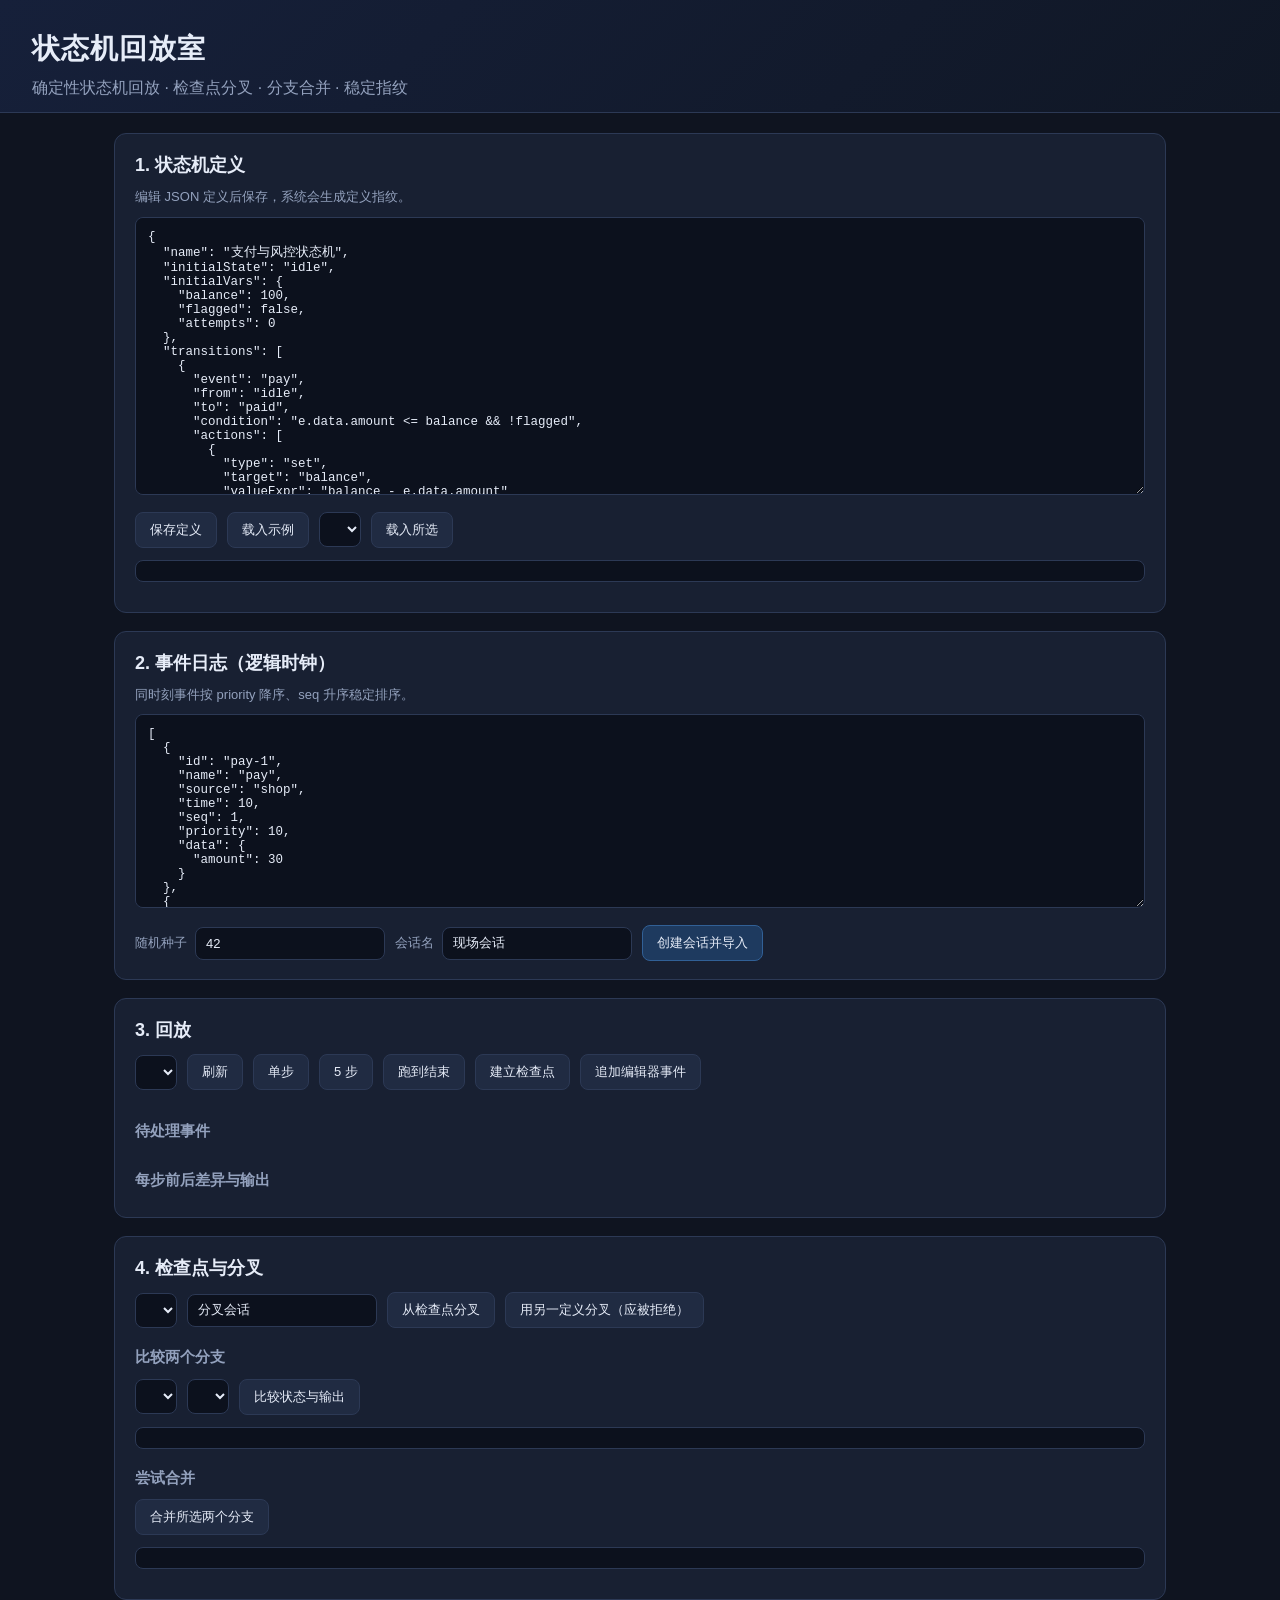
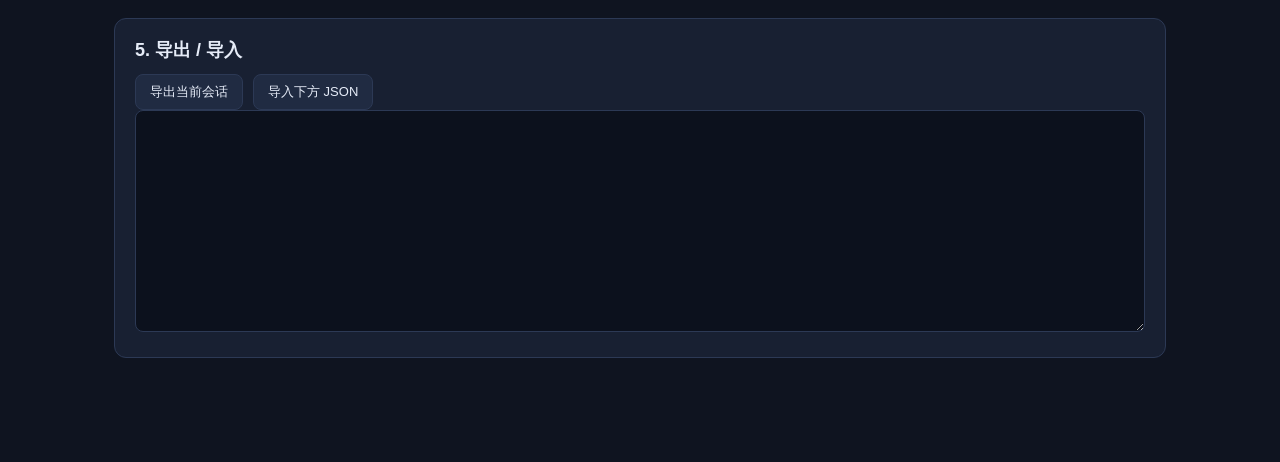
==== src/main/resources/web/index.html @ 0a81a9c1 "pwgsb 1140 run A: product snapshot (session 01a0c56d-e5fd-7452-9e81-723e843c2f42)" ====
<!DOCTYPE html>
<html lang="zh-CN">
<head>
  <meta charset="utf-8">
  <meta name="viewport" content="width=device-width, initial-scale=1">
  <title>状态机回放室</title>
  <link rel="stylesheet" href="app.css">
</head>
<body>
  <header>
    <h1>状态机回放室</h1>
    <p class="subtitle">确定性状态机回放 · 检查点分叉 · 分支合并 · 稳定指纹</p>
  </header>

  <main>
    <section class="panel" id="definition-panel">
      <h2>1. 状态机定义</h2>
      <p class="hint">编辑 JSON 定义后保存，系统会生成定义指纹。</p>
      <textarea id="definition-editor" rows="18" spellcheck="false"></textarea>
      <div class="row">
        <button id="save-definition">保存定义</button>
        <button id="load-sample">载入示例</button>
        <select id="definition-select"></select>
        <button id="load-definition">载入所选</button>
      </div>
      <pre id="definition-fingerprint" class="fingerprint"></pre>
    </section>

    <section class="panel" id="event-panel">
      <h2>2. 事件日志（逻辑时钟）</h2>
      <p class="hint">同时刻事件按 priority 降序、seq 升序稳定排序。</p>
      <textarea id="event-editor" rows="12" spellcheck="false"></textarea>
      <div class="row">
        <label>随机种子 <input id="seed" type="number" value="42"></label>
        <label>会话名 <input id="session-name" value="现场会话"></label>
        <button id="create-session" class="primary">创建会话并导入</button>
      </div>
    </section>

    <section class="panel" id="replay-panel">
      <h2>3. 回放</h2>
      <div class="row wrap">
        <select id="session-select"></select>
        <button id="refresh-session">刷新</button>
        <button id="step">单步</button>
        <button id="step5">5 步</button>
        <button id="run-end">跑到结束</button>
        <button id="checkpoint">建立检查点</button>
        <button id="append-events">追加编辑器事件</button>
      </div>
      <div id="session-meta" class="meta"></div>
      <h3>待处理事件</h3>
      <div id="pending-list" class="list"></div>
      <h3>每步前后差异与输出</h3>
      <div id="trace-list" class="trace"></div>
    </section>

    <section class="panel" id="branch-panel">
      <h2>4. 检查点与分叉</h2>
      <div class="row wrap">
        <select id="checkpoint-select"></select>
        <input id="branch-name" value="分叉会话">
        <button id="fork">从检查点分叉</button>
        <button id="fork-new-def">用另一定义分叉（应被拒绝）</button>
      </div>
      <h3>比较两个分支</h3>
      <div class="row wrap">
        <select id="compare-a"></select>
        <select id="compare-b"></select>
        <button id="compare">比较状态与输出</button>
      </div>
      <pre id="compare-result" class="result"></pre>
      <h3>尝试合并</h3>
      <div class="row">
        <button id="merge">合并所选两个分支</button>
      </div>
      <pre id="merge-result" class="result"></pre>
    </section>

    <section class="panel" id="io-panel">
      <h2>5. 导出 / 导入</h2>
      <div class="row">
        <button id="export-session">导出当前会话</button>
        <button id="import-session">导入下方 JSON</button>
      </div>
      <textarea id="io-editor" rows="14" spellcheck="false"></textarea>
    </section>
  </main>

  <script src="app.js"></script>
</body>
</html>
---- src/main/resources/web/app.css ----
:root {
  --bg: #0f1420;
  --panel: #182032;
  --panel-2: #202b42;
  --text: #e6ecf8;
  --muted: #93a1bd;
  --accent: #5eb1ff;
  --accent-2: #6fe3b0;
  --danger: #ff7a7a;
  --warn: #ffce6b;
  --border: #2c3955;
}

* { box-sizing: border-box; }

body {
  margin: 0;
  font-family: -apple-system, BlinkMacSystemFont, "Segoe UI", "PingFang SC",
    "Hiragino Sans GB", "Microsoft YaHei", sans-serif;
  background: var(--bg);
  color: var(--text);
  line-height: 1.5;
}

header {
  padding: 28px 32px 12px;
  border-bottom: 1px solid var(--border);
  background: linear-gradient(135deg, #16203a, #101725);
}

h1 { margin: 0; font-size: 28px; letter-spacing: 1px; }
h2 { margin: 0 0 8px; font-size: 18px; }
h3 { margin: 18px 0 8px; font-size: 15px; color: var(--muted); }

.subtitle { margin: 6px 0 0; color: var(--muted); }

main {
  max-width: 1100px;
  margin: 0 auto;
  padding: 20px 24px 60px;
  display: grid;
  gap: 18px;
}

.panel {
  background: var(--panel);
  border: 1px solid var(--border);
  border-radius: 12px;
  padding: 18px 20px;
}

.hint { color: var(--muted); font-size: 13px; margin: 0 0 10px; }

textarea {
  width: 100%;
  background: #0c111d;
  color: var(--text);
  border: 1px solid var(--border);
  border-radius: 8px;
  padding: 12px;
  font-family: ui-monospace, SFMono-Regular, Menlo, Consolas, monospace;
  font-size: 12.5px;
  resize: vertical;
}

.row { display: flex; gap: 10px; align-items: center; margin-top: 10px; flex-wrap: wrap; }
.wrap { flex-wrap: wrap; }

button {
  background: var(--panel-2);
  color: var(--text);
  border: 1px solid var(--border);
  border-radius: 8px;
  padding: 8px 14px;
  cursor: pointer;
  font-size: 13px;
}

button:hover { border-color: var(--accent); }
button.primary { background: #1e3a5f; border-color: #316096; }

input, select {
  background: #0c111d;
  color: var(--text);
  border: 1px solid var(--border);
  border-radius: 8px;
  padding: 8px 10px;
  font-size: 13px;
}

label { color: var(--muted); font-size: 13px; display: flex; gap: 8px; align-items: center; }

.fingerprint, .result {
  background: #0c111d;
  border: 1px solid var(--border);
  border-radius: 8px;
  padding: 10px;
  font-size: 12px;
  white-space: pre-wrap;
  word-break: break-all;
  max-height: 260px;
  overflow: auto;
}

.meta {
  display: grid;
  grid-template-columns: repeat(auto-fit, minmax(220px, 1fr));
  gap: 8px;
  margin-top: 12px;
}

.meta div {
  background: #0c111d;
  border: 1px solid var(--border);
  border-radius: 8px;
  padding: 8px 10px;
  font-size: 12.5px;
}

.meta span { color: var(--muted); display: block; font-size: 11px; }
.meta code { word-break: break-all; }

.list { display: grid; gap: 6px; max-height: 220px; overflow: auto; }

.event-item, .trace-item {
  background: #0c111d;
  border: 1px solid var(--border);
  border-radius: 8px;
  padding: 8px 10px;
  font-size: 12.5px;
}

.event-item.internal { border-left: 3px solid var(--warn); }
.trace-item.failed { border-left: 3px solid var(--danger); }
.trace-item.applied { border-left: 3px solid var(--accent-2); }
.trace-item.ignored { border-left: 3px solid var(--muted); }

.trace-item details { margin-top: 6px; }

summary { cursor: pointer; color: var(--accent); }

.kv { color: var(--muted); }
.badge {
  display: inline-block;
  padding: 1px 7px;
  border-radius: 999px;
  font-size: 11px;
  background: #24314d;
  margin-left: 6px;
}
.badge.failed { background: #4a2323; color: var(--danger); }
.badge.applied { background: #1f3d2d; color: var(--accent-2); }
.badge.ignored { background: #2a2f3a; color: var(--muted); }
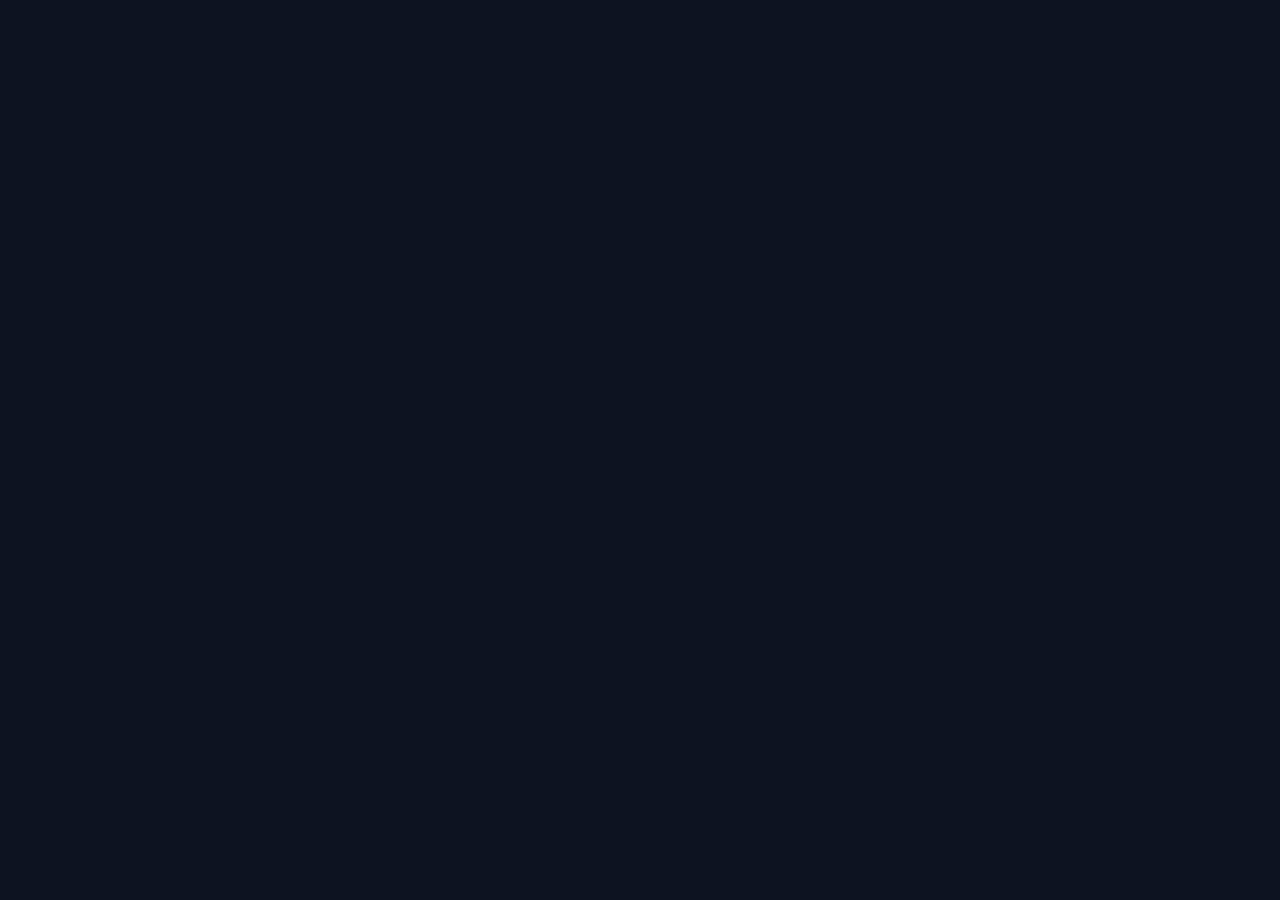
==== commit 3b70e5e4: "pwgsb 1140 run A: product snapshot (session 01a0c5f9-c645-7793-8af5-7cb570d8a67c)" ====
--- a/src/main/resources/web/index.html
+++ b/src/main/resources/web/index.html
@@ -1,92 +1,26 @@
 <!DOCTYPE html>
 <html lang="zh-CN">
 <head>
-  <meta charset="utf-8">
-  <meta name="viewport" content="width=device-width, initial-scale=1">
-  <title>状态机回放室</title>
-  <link rel="stylesheet" href="app.css">
+<meta charset="utf-8">
+<title>状态机回放室</title>
+<style>
+  :root {
+    --bg: #0f1420;
+    --panel: #1a2233;
+    --panel2: #141b2a;
+    --border: #2b3850;
+    --text: #dbe4f5;
+    --dim: #8fa0c0;
+    --accent: #5aa2ff;
+    --ok: #4ecf8a;
+    --warn: #f0b24a;
+    --bad: #ff6b6b;
+  }
+  * { box-sizing: border-box; }
+  body { margin: 0; background: var(--bg); color: var(--text); font-family: "SF Mono", Menlo, Consolas, monospace; font-size: 13px; }
+  header { padding: 12px 18px; border-bottom: 1px solid var(--border); display: flex; align-items: baseline; gap: 16px; flex-wrap: wrap; }
+  header h1 { font-size: 18; }
+</style>
 </head>
-<body>
-  <header>
-    <h1>状态机回放室</h1>
-    <p class="subtitle">确定性状态机回放 · 检查点分叉 · 分支合并 · 稳定指纹</p>
-  </header>
-
-  <main>
-    <section class="panel" id="definition-panel">
-      <h2>1. 状态机定义</h2>
-      <p class="hint">编辑 JSON 定义后保存，系统会生成定义指纹。</p>
-      <textarea id="definition-editor" rows="18" spellcheck="false"></textarea>
-      <div class="row">
-        <button id="save-definition">保存定义</button>
-        <button id="load-sample">载入示例</button>
-        <select id="definition-select"></select>
-        <button id="load-definition">载入所选</button>
-      </div>
-      <pre id="definition-fingerprint" class="fingerprint"></pre>
-    </section>
-
-    <section class="panel" id="event-panel">
-      <h2>2. 事件日志（逻辑时钟）</h2>
-      <p class="hint">同时刻事件按 priority 降序、seq 升序稳定排序。</p>
-      <textarea id="event-editor" rows="12" spellcheck="false"></textarea>
-      <div class="row">
-        <label>随机种子 <input id="seed" type="number" value="42"></label>
-        <label>会话名 <input id="session-name" value="现场会话"></label>
-        <button id="create-session" class="primary">创建会话并导入</button>
-      </div>
-    </section>
-
-    <section class="panel" id="replay-panel">
-      <h2>3. 回放</h2>
-      <div class="row wrap">
-        <select id="session-select"></select>
-        <button id="refresh-session">刷新</button>
-        <button id="step">单步</button>
-        <button id="step5">5 步</button>
-        <button id="run-end">跑到结束</button>
-        <button id="checkpoint">建立检查点</button>
-        <button id="append-events">追加编辑器事件</button>
-      </div>
-      <div id="session-meta" class="meta"></div>
-      <h3>待处理事件</h3>
-      <div id="pending-list" class="list"></div>
-      <h3>每步前后差异与输出</h3>
-      <div id="trace-list" class="trace"></div>
-    </section>
-
-    <section class="panel" id="branch-panel">
-      <h2>4. 检查点与分叉</h2>
-      <div class="row wrap">
-        <select id="checkpoint-select"></select>
-        <input id="branch-name" value="分叉会话">
-        <button id="fork">从检查点分叉</button>
-        <button id="fork-new-def">用另一定义分叉（应被拒绝）</button>
-      </div>
-      <h3>比较两个分支</h3>
-      <div class="row wrap">
-        <select id="compare-a"></select>
-        <select id="compare-b"></select>
-        <button id="compare">比较状态与输出</button>
-      </div>
-      <pre id="compare-result" class="result"></pre>
-      <h3>尝试合并</h3>
-      <div class="row">
-        <button id="merge">合并所选两个分支</button>
-      </div>
-      <pre id="merge-result" class="result"></pre>
-    </section>
-
-    <section class="panel" id="io-panel">
-      <h2>5. 导出 / 导入</h2>
-      <div class="row">
-        <button id="export-session">导出当前会话</button>
-        <button id="import-session">导入下方 JSON</button>
-      </div>
-      <textarea id="io-editor" rows="14" spellcheck="false"></textarea>
-    </section>
-  </main>
-
-  <script src="app.js"></script>
-</body>
+<body></body>
 </html>
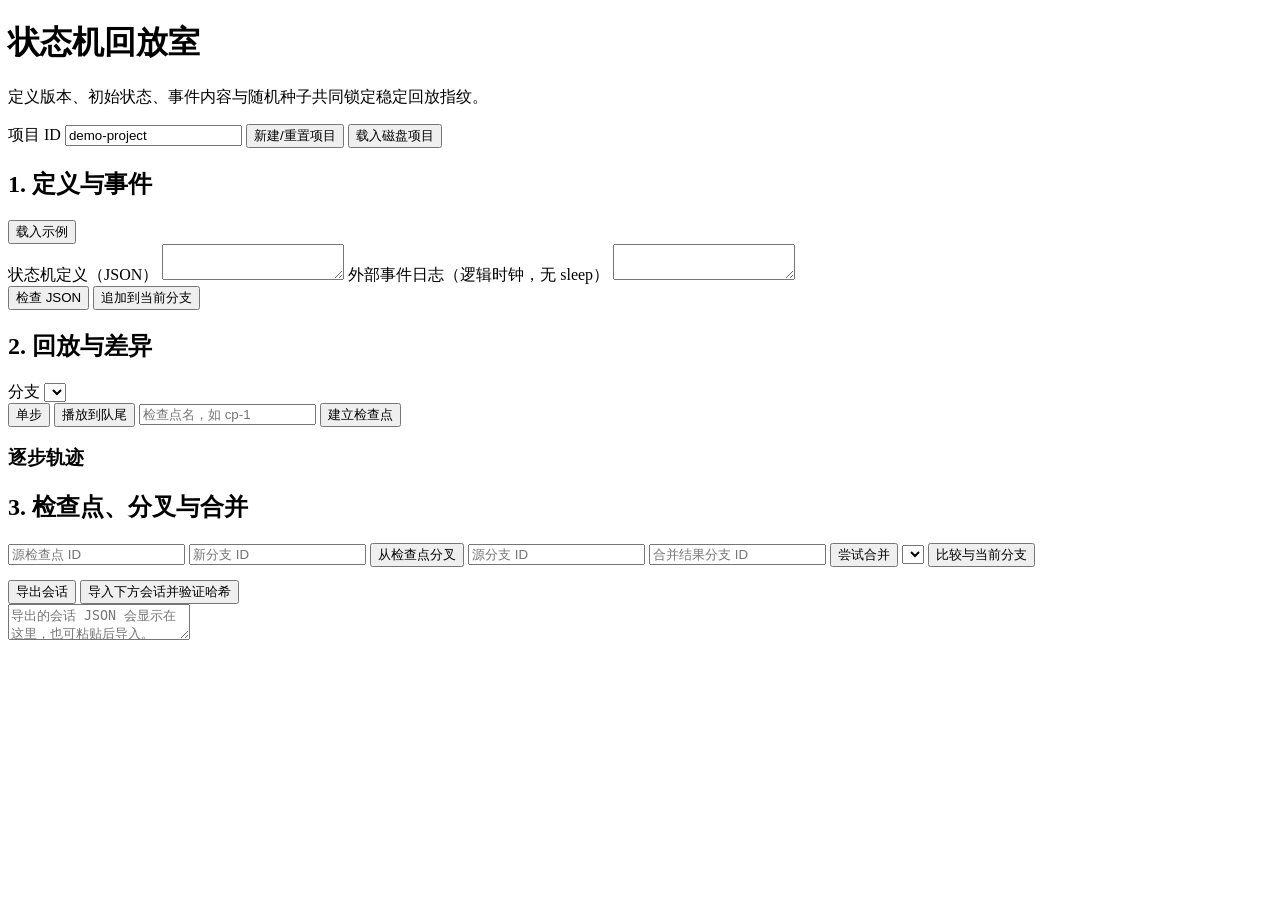
==== commit 2525da22: "pwgsb 1140 run A: product snapshot (session 01a0cb5c-e0d6-7083-8112-9374311eee78)" ====
--- a/src/main/resources/web/index.html
+++ b/src/main/resources/web/index.html
@@ -1,26 +1,83 @@
-<!DOCTYPE html>
+<!doctype html>
 <html lang="zh-CN">
 <head>
-<meta charset="utf-8">
-<title>状态机回放室</title>
-<style>
-  :root {
-    --bg: #0f1420;
-    --panel: #1a2233;
-    --panel2: #141b2a;
-    --border: #2b3850;
-    --text: #dbe4f5;
-    --dim: #8fa0c0;
-    --accent: #5aa2ff;
-    --ok: #4ecf8a;
-    --warn: #f0b24a;
-    --bad: #ff6b6b;
-  }
-  * { box-sizing: border-box; }
-  body { margin: 0; background: var(--bg); color: var(--text); font-family: "SF Mono", Menlo, Consolas, monospace; font-size: 13px; }
-  header { padding: 12px 18px; border-bottom: 1px solid var(--border); display: flex; align-items: baseline; gap: 16px; flex-wrap: wrap; }
-  header h1 { font-size: 18; }
-</style>
+  <meta charset="utf-8">
+  <meta name="viewport" content="width=device-width, initial-scale=1">
+  <title>状态机回放室</title>
+  <link rel="stylesheet" href="/styles.css">
 </head>
-<body></body>
+<body>
+  <header class="topbar">
+    <div>
+      <h1>状态机回放室</h1>
+      <p>定义版本、初始状态、事件内容与随机种子共同锁定稳定回放指纹。</p>
+    </div>
+    <div class="project-line">
+      <label>项目 ID <input id="projectId" value="demo-project"></label>
+      <button id="newProject">新建/重置项目</button>
+      <button id="loadProject">载入磁盘项目</button>
+    </div>
+  </header>
+
+  <main class="layout">
+    <section class="card editor-card">
+      <div class="section-head">
+        <h2>1. 定义与事件</h2>
+        <button id="loadSample">载入示例</button>
+      </div>
+      <label class="editor-label">状态机定义（JSON）</label>
+      <textarea id="definition" spellcheck="false"></textarea>
+      <label class="editor-label">外部事件日志（逻辑时钟，无 sleep）</label>
+      <textarea id="events" spellcheck="false"></textarea>
+      <div class="toolbar">
+        <button id="validateDefinition">检查 JSON</button>
+        <button id="appendEvents">追加到当前分支</button>
+      </div>
+    </section>
+
+    <section class="card replay-card">
+      <div class="section-head">
+        <h2>2. 回放与差异</h2>
+        <div class="branch-picker">
+          <label>分支 <select id="branchSelect"></select></label>
+        </div>
+      </div>
+      <div class="toolbar">
+        <button id="stepOne">单步</button>
+        <button id="runAll">播放到队尾</button>
+        <input id="checkpointName" placeholder="检查点名，如 cp-1">
+        <button id="checkpoint">建立检查点</button>
+      </div>
+      <pre id="stateView" class="state-view"></pre>
+      <div class="section-head compact">
+        <h3>逐步轨迹</h3>
+      </div>
+      <div id="steps" class="steps"></div>
+    </section>
+
+    <section class="card branch-card">
+      <h2>3. 检查点、分叉与合并</h2>
+      <div id="checkpoints" class="checkpoint-list"></div>
+      <div class="grid-form">
+        <input id="forkCheckpoint" placeholder="源检查点 ID">
+        <input id="forkBranchId" placeholder="新分支 ID">
+        <button id="fork">从检查点分叉</button>
+        <input id="mergeSourceBranch" placeholder="源分支 ID">
+        <input id="mergeBranchId" placeholder="合并结果分支 ID">
+        <button id="merge">尝试合并</button>
+        <select id="compareBranch"></select>
+        <button id="compare">比较与当前分支</button>
+      </div>
+      <pre id="branchResult" class="state-view small"></pre>
+      <div class="toolbar">
+        <button id="exportSession">导出会话</button>
+        <button id="importSession">导入下方会话并验证哈希</button>
+      </div>
+      <textarea id="sessionBox" spellcheck="false" placeholder="导出的会话 JSON 会显示在这里，也可粘贴后导入。"></textarea>
+    </section>
+  </main>
+
+  <div id="toast" class="toast hidden"></div>
+  <script src="/app.js"></script>
+</body>
 </html>
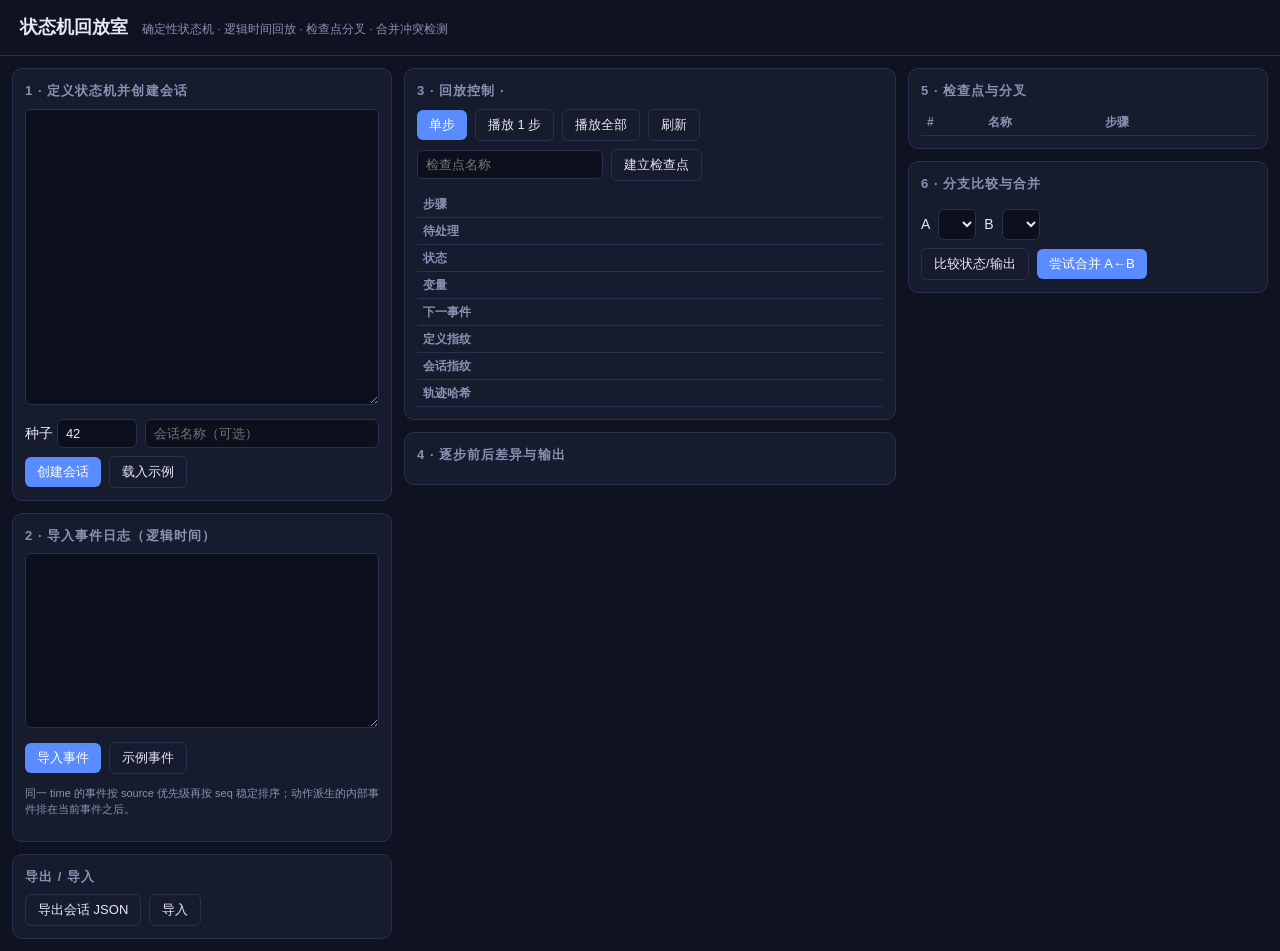
==== commit 22749e8e: "pwgsb 1140 run A: product snapshot (session 01a0cbae-420b-7443-bce9-c897a465353a)" ====
--- a/src/main/resources/web/index.html
+++ b/src/main/resources/web/index.html
@@ -1,83 +1,138 @@
-<!doctype html>
+<!DOCTYPE html>
 <html lang="zh-CN">
 <head>
-  <meta charset="utf-8">
-  <meta name="viewport" content="width=device-width, initial-scale=1">
-  <title>状态机回放室</title>
-  <link rel="stylesheet" href="/styles.css">
+<meta charset="utf-8">
+<meta name="viewport" content="width=device-width, initial-scale=1">
+<title>状态机回放室</title>
+<style>
+  :root { --bg:#0f1220; --panel:#171b2e; --line:#2a3050; --fg:#e6e9f5;
+          --muted:#8b91b3; --accent:#5b8cff; --ok:#3ecf8e; --bad:#ff5d73; --warn:#ffb454; }
+  * { box-sizing:border-box; }
+  body { margin:0; background:var(--bg); color:var(--fg);
+         font:14px/1.5 -apple-system,"Segoe UI","PingFang SC","Microsoft YaHei",sans-serif; }
+  header { padding:14px 20px; border-bottom:1px solid var(--line);
+           display:flex; align-items:baseline; gap:14px; }
+  header h1 { font-size:18px; margin:0; }
+  header span { color:var(--muted); font-size:12px; }
+  main { display:grid; grid-template-columns:380px 1fr 360px; gap:12px; padding:12px; }
+  section { background:var(--panel); border:1px solid var(--line); border-radius:10px;
+            padding:12px; min-width:0; }
+  section h2 { font-size:13px; margin:0 0 8px; color:var(--muted);
+               text-transform:uppercase; letter-spacing:.08em; }
+  textarea { width:100%; background:#0c0f1c; color:var(--fg); border:1px solid var(--line);
+             border-radius:6px; padding:8px; font:12px/1.45 ui-monospace,Menlo,Consolas,monospace; }
+  button { background:var(--accent); color:#fff; border:0; border-radius:6px;
+           padding:6px 12px; cursor:pointer; font-size:13px; }
+  button.ghost { background:transparent; border:1px solid var(--line); color:var(--fg); }
+  button:disabled { opacity:.45; cursor:default; }
+  .row { display:flex; gap:8px; align-items:center; margin-top:8px; flex-wrap:wrap; }
+  input,select { background:#0c0f1c; color:var(--fg); border:1px solid var(--line);
+                 border-radius:6px; padding:6px 8px; font-size:13px; }
+  table { width:100%; border-collapse:collapse; font-size:12px; }
+  td,th { border-bottom:1px solid var(--line); padding:4px 6px; text-align:left;
+          vertical-align:top; }
+  th { color:var(--muted); font-weight:600; }
+  .mono { font-family:ui-monospace,Menlo,Consolas,monospace; font-size:11px; word-break:break-all; }
+  .hash { color:var(--warn); }
+  .pill { display:inline-block; padding:1px 7px; border-radius:10px; font-size:11px;
+          background:#222a4d; }
+  .pill.fail { background:#4d2030; color:var(--bad); }
+  .pill.ok { background:#1d3d31; color:var(--ok); }
+  .scroll { max-height:340px; overflow:auto; }
+  .step { border:1px solid var(--line); border-radius:8px; padding:8px; margin-bottom:8px; }
+  .step .head { display:flex; justify-content:space-between; gap:8px; }
+  .diff-add { color:var(--ok); } .diff-del { color:var(--bad); } .diff-mut { color:var(--warn); }
+  #toast { position:fixed; bottom:16px; right:16px; max-width:420px; }
+  #toast div { background:#24133a; border:1px solid var(--bad); border-radius:8px;
+               padding:10px 12px; margin-top:8px; color:#ffd7df; white-space:pre-wrap; }
+  .muted { color:var(--muted); }
+  .tag { font-size:11px; color:var(--muted); }
+</style>
 </head>
 <body>
-  <header class="topbar">
-    <div>
-      <h1>状态机回放室</h1>
-      <p>定义版本、初始状态、事件内容与随机种子共同锁定稳定回放指纹。</p>
-    </div>
-    <div class="project-line">
-      <label>项目 ID <input id="projectId" value="demo-project"></label>
-      <button id="newProject">新建/重置项目</button>
-      <button id="loadProject">载入磁盘项目</button>
-    </div>
-  </header>
-
-  <main class="layout">
-    <section class="card editor-card">
-      <div class="section-head">
-        <h2>1. 定义与事件</h2>
-        <button id="loadSample">载入示例</button>
+<header>
+  <h1>状态机回放室</h1>
+  <span>确定性状态机 · 逻辑时间回放 · 检查点分叉 · 合并冲突检测</span>
+</header>
+<main>
+  <div style="display:flex;flex-direction:column;gap:12px;min-width:0">
+    <section>
+      <h2>1 · 定义状态机并创建会话</h2>
+      <textarea id="def" rows="16"></textarea>
+      <div class="row">
+        <label>种子 <input id="seed" value="42" style="width:80px"></label>
+        <input id="sname" placeholder="会话名称（可选）" style="flex:1">
       </div>
-      <label class="editor-label">状态机定义（JSON）</label>
-      <textarea id="definition" spellcheck="false"></textarea>
-      <label class="editor-label">外部事件日志（逻辑时钟，无 sleep）</label>
-      <textarea id="events" spellcheck="false"></textarea>
-      <div class="toolbar">
-        <button id="validateDefinition">检查 JSON</button>
-        <button id="appendEvents">追加到当前分支</button>
+      <div class="row"><button onclick="createSession()">创建会话</button>
+        <button class="ghost" onclick="loadSample()">载入示例</button></div>
+    </section>
+    <section>
+      <h2>2 · 导入事件日志（逻辑时间）</h2>
+      <textarea id="events" rows="9"></textarea>
+      <div class="row"><button onclick="addEvents()">导入事件</button>
+        <button class="ghost" onclick="sampleEvents()">示例事件</button></div>
+      <p class="tag">同一 time 的事件按 source 优先级再按 seq 稳定排序；动作派生的内部事件排在当前事件之后。</p>
+    </section>
+    <section>
+      <h2>导出 / 导入</h2>
+      <div class="row"><button class="ghost" onclick="exportSession()">导出会话 JSON</button>
+        <button class="ghost" onclick="toggleImport()">导入</button></div>
+      <div id="importbox" style="display:none">
+        <textarea id="importtext" rows="6" placeholder="粘贴导出的会话 JSON"></textarea>
+        <div class="row"><button onclick="importSession()">导入并校验轨迹哈希</button></div>
       </div>
     </section>
+  </div>
 
-    <section class="card replay-card">
-      <div class="section-head">
-        <h2>2. 回放与差异</h2>
-        <div class="branch-picker">
-          <label>分支 <select id="branchSelect"></select></label>
-        </div>
+  <div style="display:flex;flex-direction:column;gap:12px;min-width:0">
+    <section>
+      <h2>3 · 回放控制 · <span id="curName" class="tag"></span></h2>
+      <div class="row">
+        <button id="btnStep" onclick="doStep()">单步</button>
+        <button class="ghost" onclick="doRun(1)">播放 1 步</button>
+        <button class="ghost" onclick="doRun(9999)">播放全部</button>
+        <button class="ghost" onclick="refresh()">刷新</button>
+        <input id="cpName" placeholder="检查点名称">
+        <button class="ghost" onclick="addCheckpoint()">建立检查点</button>
       </div>
-      <div class="toolbar">
-        <button id="stepOne">单步</button>
-        <button id="runAll">播放到队尾</button>
-        <input id="checkpointName" placeholder="检查点名，如 cp-1">
-        <button id="checkpoint">建立检查点</button>
+      <table style="margin-top:10px">
+        <tr><th>步骤</th><td id="stSteps" class="mono"></td></tr>
+        <tr><th>待处理</th><td id="stPending" class="mono"></td></tr>
+        <tr><th>状态</th><td id="stState" class="mono"></td></tr>
+        <tr><th>变量</th><td id="stVars" class="mono"></td></tr>
+        <tr><th>下一事件</th><td id="stNext" class="mono"></td></tr>
+        <tr><th>定义指纹</th><td id="stDefFp" class="mono hash"></td></tr>
+        <tr><th>会话指纹</th><td id="stFp" class="mono hash"></td></tr>
+        <tr><th>轨迹哈希</th><td id="stTrace" class="mono hash"></td></tr>
+      </table>
+    </section>
+    <section>
+      <h2>4 · 逐步前后差异与输出</h2>
+      <div id="trace" class="scroll"></div>
+    </section>
+  </div>
+
+  <div style="display:flex;flex-direction:column;gap:12px;min-width:0">
+    <section>
+      <h2>5 · 检查点与分叉</h2>
+      <table id="cps"><tr><th>#</th><th>名称</th><th>步骤</th><th></th></tr></table>
+    </section>
+    <section>
+      <h2>6 · 分支比较与合并</h2>
+      <table id="sessions"></table>
+      <div class="row">
+        A <select id="selA"></select>
+        B <select id="selB"></select>
       </div>
-      <pre id="stateView" class="state-view"></pre>
-      <div class="section-head compact">
-        <h3>逐步轨迹</h3>
+      <div class="row">
+        <button class="ghost" onclick="compare()">比较状态/输出</button>
+        <button onclick="doMerge()">尝试合并 A←B</button>
       </div>
-      <div id="steps" class="steps"></div>
+      <div id="compare"></div>
     </section>
-
-    <section class="card branch-card">
-      <h2>3. 检查点、分叉与合并</h2>
-      <div id="checkpoints" class="checkpoint-list"></div>
-      <div class="grid-form">
-        <input id="forkCheckpoint" placeholder="源检查点 ID">
-        <input id="forkBranchId" placeholder="新分支 ID">
-        <button id="fork">从检查点分叉</button>
-        <input id="mergeSourceBranch" placeholder="源分支 ID">
-        <input id="mergeBranchId" placeholder="合并结果分支 ID">
-        <button id="merge">尝试合并</button>
-        <select id="compareBranch"></select>
-        <button id="compare">比较与当前分支</button>
-      </div>
-      <pre id="branchResult" class="state-view small"></pre>
-      <div class="toolbar">
-        <button id="exportSession">导出会话</button>
-        <button id="importSession">导入下方会话并验证哈希</button>
-      </div>
-      <textarea id="sessionBox" spellcheck="false" placeholder="导出的会话 JSON 会显示在这里，也可粘贴后导入。"></textarea>
-    </section>
-  </main>
-
-  <div id="toast" class="toast hidden"></div>
-  <script src="/app.js"></script>
+  </div>
+</main>
+<div id="toast"></div>
+<script src="/app.js"></script>
 </body>
 </html>
